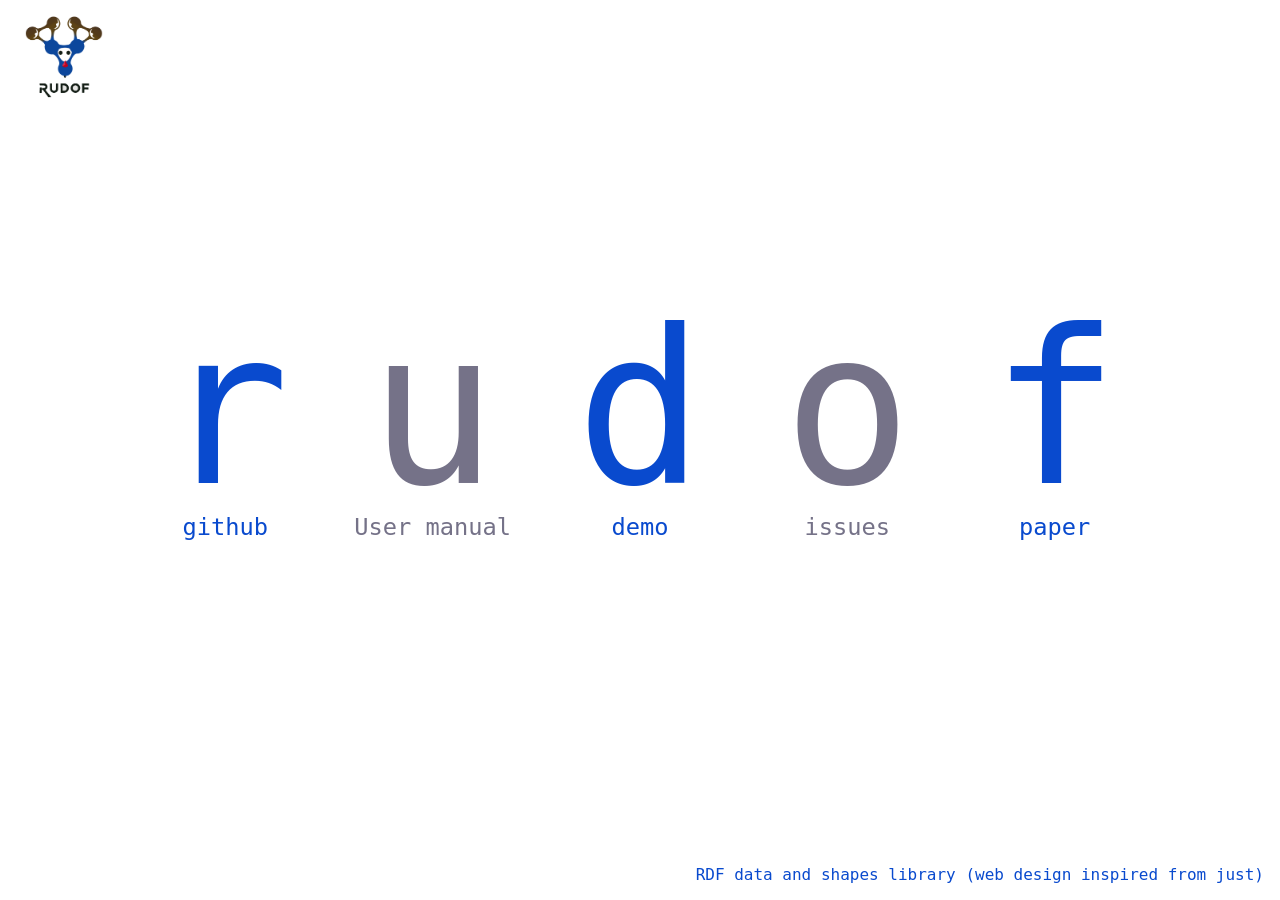
==== index.html @ 3bf86f75 "Changed letter d from download to demo" ====
<!doctype html>
<html>

<head>
    <meta charset="utf-8">
    <meta name="viewport" content="width=device-width, initial scale=1.0" />
    <title>rudof: RDF implementation in Rust</title>
    <link href="index.css" rel="stylesheet" type="text/css">
    <link rel="icon" type="image/x-icon" href="favicon.png">
</head>

<body>
    <main>
        <div id="logo" href="https://rudof-project.github.io/">
            <img src="images/rudof_logo3.png" width="10%" alt="rudof logo" />
        </div>
        <div>
            <a id="r" href="https://github.com/rudof-project/rudof" />
            <a href="https://github.com/rudof-project/rudof">github</a>
        </div>
        <div>
            <a id="u" href="https://rudof-project.github.io/rudof/" />
            <a class="minor" href="https://rudof-project.github.io/rudof/">User manual</a>
        </div>
        <div>
            <a id="d" href="https://rudof-project.github.io/rudof/demo/" />
            <a href="https://rudof-project.github.io/rudof/demo/">demo</a>
        </div>
        <div>
            <a id="o" href="https://github.com/rudof-project/rudof/issues" />
            <a class="minor" href="https://github.com/rudof-project/rudof/issues">issues</a>
        </div>
        <div>
            <a id="f" href="https://rudof-project.github.io/rudof/assets/pdf/rudof_demo.pdf" />
            <a href="https://rudof-project.github.io/rudof/assets/pdf/rudof_demo.pdf">paper</a>
        </div>
    </main>
    <p>RDF data and shapes library (web design inspired from <a href="https://just.systems/">just</a>)</p>
</body>

</html>
---- index.css ----
:root {
    --width-target: calc(100vw / 6);
    --height-target: calc(100vh / 3);
    --size: min(var(--width-target), var(--height-target));
}

* {
    margin: 0;
    padding: 0;
}

html {
    height: 100vh;
    width: 100vw;
    background-color: white;
    color: hsl(220, 92%, 42%);
    overflow: hidden;
    text-align: center;
    font-family: monospace;
}

body,
main {
    margin: 0 auto;
    height: 100%;
    width: 90%;
    display: grid;
    align-items: center;
    margin-bottom: 5%;
}

main {
    display: grid;
    grid-template-columns: repeat(5, 1fr);
}

div {
    display: grid;
}

a {
    text-decoration: none;
    color: hsl(220, 92%, 42%);
}

a:hover {
    text-shadow: 0 0 5px hsl(220, 92%, 42%);
}

a.minor {
    text-decoration: none;
    color: rgb(117, 114, 136);
}

div a:first-child {
    font-size: var(--size);
    line-height: var(--size);
}

div a:last-child {
    font-size: calc(var(--size) / 9);
    line-height: calc(var(--size) / 9);
}

div#logo {
    position: absolute;
    top: 0;
    left: 0;
    margin: 1em;
}

p {
    position: absolute;
    bottom: 0;
    right: 0;
    margin: 1em;
}

p,
p a {
    font-size: large;
}

/* rudof is an isogram */
#r:after {
    content: 'r';
}

#r:hover:after {
    content: '⇑';
}

#u:after {
    content: 'u';
    color: rgb(117, 114, 136);
}

#u:hover:after {
    content: '?';
    color: rgb(117, 114, 136);
}

#d:after {
    content: 'd';
}

#d:hover:after {
    content: '⇩';
}

#o:after {
    content: 'o';
    color: rgb(117, 114, 136);
}

#o:hover:after {
    content: 'x';
    color: rgb(117, 114, 136);
}

#f:after {
    content: 'f';
}

#f:hover:after {
    content: '⇗';
}
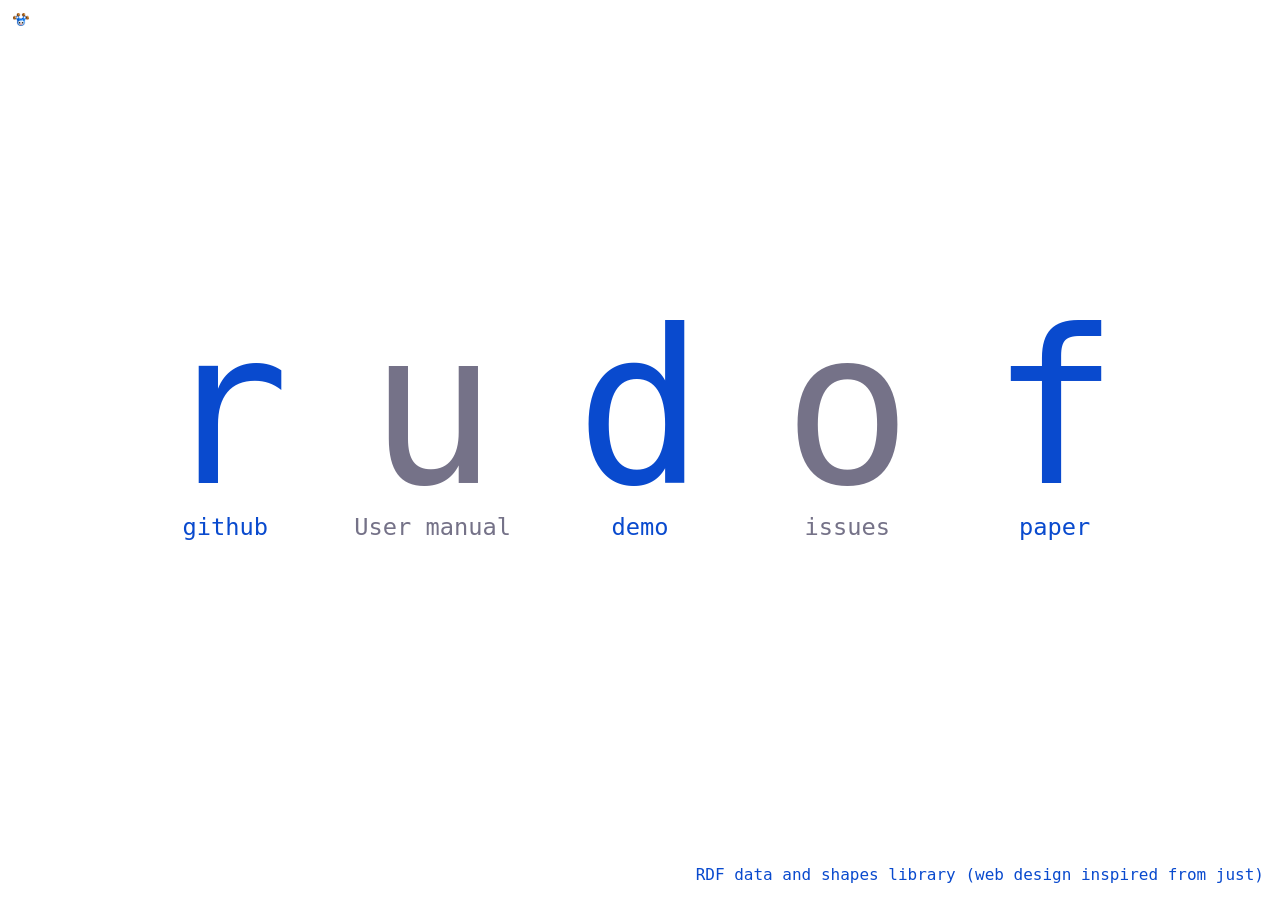
==== commit 83554e5e: "Updated logos" ====
--- a/index.html
+++ b/index.html
@@ -12,7 +12,7 @@
 <body>
     <main>
         <div id="logo" href="https://rudof-project.github.io/">
-            <img src="images/rudof_logo3.png" width="10%" alt="rudof logo" />
+            <img src="images/logo.png" width="10%" alt="rudof logo" />
         </div>
         <div>
             <a id="r" href="https://github.com/rudof-project/rudof" />
@@ -23,8 +23,8 @@
             <a class="minor" href="https://rudof-project.github.io/rudof/">User manual</a>
         </div>
         <div>
-            <a id="d" href="https://rudof-project.github.io/rudof/demo/" />
-            <a href="https://rudof-project.github.io/rudof/demo/">demo</a>
+            <a id="d" href="https://rudof-project.github.io/web-demo/" />
+            <a href="https://rudof-project.github.io/web-demo/">demo</a>
         </div>
         <div>
             <a id="o" href="https://github.com/rudof-project/rudof/issues" />
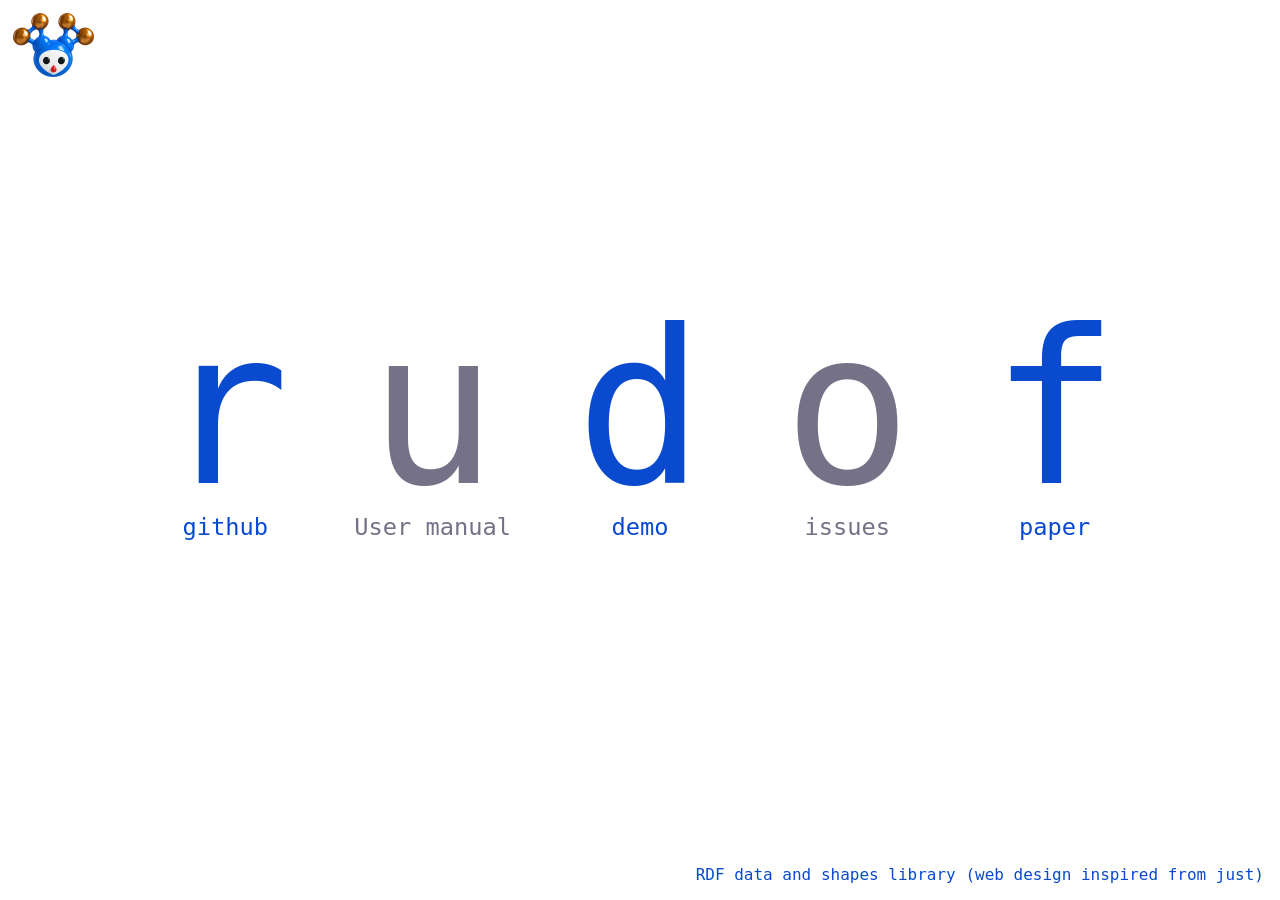
==== commit 7b2db4e7: "Updated logos" ====
--- a/index.html
+++ b/index.html
@@ -12,7 +12,7 @@
 <body>
     <main>
         <div id="logo" href="https://rudof-project.github.io/">
-            <img src="images/logo.png" width="10%" alt="rudof logo" />
+            <img src="images/logo.png" width="50%" alt="rudof logo" />
         </div>
         <div>
             <a id="r" href="https://github.com/rudof-project/rudof" />
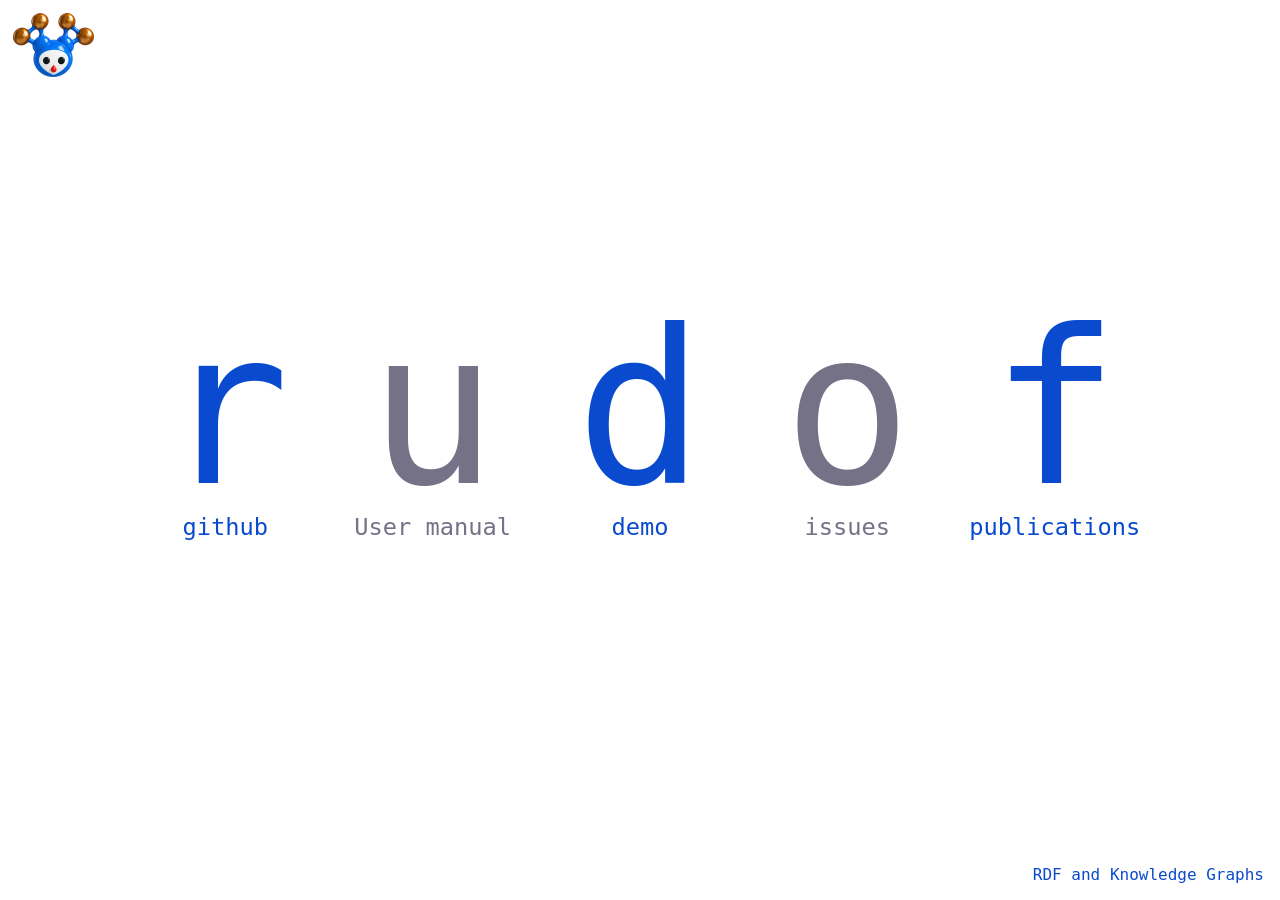
==== commit a72dade8: "Added link to publications" ====
--- a/index.html
+++ b/index.html
@@ -1,41 +1,50 @@
 <!doctype html>
-<html>
+<html lang="en">
 
 <head>
     <meta charset="utf-8">
-    <meta name="viewport" content="width=device-width, initial scale=1.0" />
+    <meta name="viewport" content="width=device-width, initial-scale=1">
+    <meta name="description" content="rudof: RDF data and shapes library implemented in Rust">
     <title>rudof: RDF implementation in Rust</title>
-    <link href="index.css" rel="stylesheet" type="text/css">
-    <link rel="icon" type="image/x-icon" href="favicon.png">
+    <link href="index.css" rel="stylesheet">
+    <link rel="icon" type="image/png" href="favicon.png">
 </head>
 
 <body>
     <main>
-        <div id="logo" href="https://rudof-project.github.io/">
-            <img src="images/logo.png" width="50%" alt="rudof logo" />
+        <div id="logo">
+            <img src="images/logo.png" alt="rudof logo">
+        </div>
+        <!-- Each letter of "rudof" is a link. The text below the letter is the same link.
+             On hover, the letter shows the picture in the --picture variable. -->
+        <div>
+            <a class="letter" data-letter="r" style="--picture: url(images/github.png)"
+                href="https://github.com/rudof-project/rudof" aria-hidden="true" tabindex="-1"></a>
+            <a href="https://github.com/rudof-project/rudof">github</a>
+        </div>
+        <div class="minor">
+            <a class="letter" data-letter="u" style="--picture: url(images/reading_book.png)"
+                href="https://rudof-project.github.io/rudof/" aria-hidden="true" tabindex="-1"></a>
+            <a href="https://rudof-project.github.io/rudof/">User manual</a>
         </div>
         <div>
-            <a id="r" href="https://github.com/rudof-project/rudof" />
-            <a href="https://github.com/rudof-project/rudof">github</a>
+            <a class="letter" data-letter="d" style="--picture: url(images/rudof_with_computer.png)"
+                href="https://rudof-project.github.io/web-demo/" aria-hidden="true" tabindex="-1"></a>
+            <a href="https://rudof-project.github.io/web-demo/">demo</a>
+        </div>
+        <div class="minor">
+            <a class="letter" data-letter="o" style="--picture: url(images/issues.png)"
+                href="https://github.com/rudof-project/rudof/issues" aria-hidden="true" tabindex="-1"></a>
+            <a href="https://github.com/rudof-project/rudof/issues">issues</a>
         </div>
         <div>
-            <a id="u" href="https://rudof-project.github.io/rudof/" />
-            <a class="minor" href="https://rudof-project.github.io/rudof/">User manual</a>
-        </div>
-        <div>
-            <a id="d" href="https://rudof-project.github.io/web-demo/" />
-            <a href="https://rudof-project.github.io/web-demo/">demo</a>
-        </div>
-        <div>
-            <a id="o" href="https://github.com/rudof-project/rudof/issues" />
-            <a class="minor" href="https://github.com/rudof-project/rudof/issues">issues</a>
-        </div>
-        <div>
-            <a id="f" href="https://rudof-project.github.io/rudof/assets/pdf/rudof_demo.pdf" />
-            <a href="https://rudof-project.github.io/rudof/assets/pdf/rudof_demo.pdf">paper</a>
+            <a class="letter" data-letter="f" style="--picture: url(images/academic.png)"
+                href="https://rudof-project.github.io/rudof/assets/pdf/rudof_demo.pdf" aria-hidden="true"
+                tabindex="-1"></a>
+            <a href="https://rudof-project.github.io/rudof/#publications-and-tutorials">publications</a>
         </div>
     </main>
-    <p>RDF data and shapes library (web design inspired from <a href="https://just.systems/">just</a>)</p>
+    <p>RDF and Knowledge Graphs</p>
 </body>
 
 </html>
--- a/index.css
+++ b/index.css
@@ -1,4 +1,6 @@
 :root {
+    --primary: hsl(220, 92%, 42%);
+    --muted: rgb(117, 114, 136);
     --width-target: calc(100vw / 6);
     --height-target: calc(100vh / 3);
     --size: min(var(--width-target), var(--height-target));
@@ -13,7 +15,7 @@
     height: 100vh;
     width: 100vw;
     background-color: white;
-    color: hsl(220, 92%, 42%);
+    color: var(--primary);
     overflow: hidden;
     text-align: center;
     font-family: monospace;
@@ -21,16 +23,14 @@
 
 body,
 main {
-    margin: 0 auto;
+    margin: 0 auto 5%;
     height: 100%;
     width: 90%;
     display: grid;
     align-items: center;
-    margin-bottom: 5%;
 }
 
 main {
-    display: grid;
     grid-template-columns: repeat(5, 1fr);
 }
 
@@ -40,21 +40,48 @@
 
 a {
     text-decoration: none;
-    color: hsl(220, 92%, 42%);
+    color: var(--primary);
 }
 
-a:hover {
-    text-shadow: 0 0 5px hsl(220, 92%, 42%);
+.minor a {
+    color: var(--muted);
 }
 
-a.minor {
-    text-decoration: none;
-    color: rgb(117, 114, 136);
+a:hover,
+a:focus-visible {
+    text-shadow: 0 0 5px var(--primary);
 }
 
-div a:first-child {
+/* Big letter. The data-letter attribute gives the letter.
+   The --picture variable gives the picture to show on hover. */
+a.letter {
+    position: relative;
     font-size: var(--size);
     line-height: var(--size);
+}
+
+a.letter::after {
+    content: attr(data-letter);
+}
+
+/* The picture is always in the page, but not visible.
+   Thus the browser loads it before the first hover. */
+a.letter::before {
+    content: "";
+    position: absolute;
+    inset: 0;
+    background: var(--picture) center / contain no-repeat;
+    opacity: 0;
+}
+
+/* On hover, show the picture and hide the letter.
+   The letter keeps its space, thus the layout does not move. */
+a.letter:hover::before {
+    opacity: 1;
+}
+
+a.letter:hover::after {
+    visibility: hidden;
 }
 
 div a:last-child {
@@ -69,6 +96,10 @@
     margin: 1em;
 }
 
+div#logo img {
+    width: 50%;
+}
+
 p {
     position: absolute;
     bottom: 0;
@@ -80,48 +111,3 @@
 p a {
     font-size: large;
 }
-
-/* rudof is an isogram */
-#r:after {
-    content: 'r';
-}
-
-#r:hover:after {
-    content: '⇑';
-}
-
-#u:after {
-    content: 'u';
-    color: rgb(117, 114, 136);
-}
-
-#u:hover:after {
-    content: '?';
-    color: rgb(117, 114, 136);
-}
-
-#d:after {
-    content: 'd';
-}
-
-#d:hover:after {
-    content: '⇩';
-}
-
-#o:after {
-    content: 'o';
-    color: rgb(117, 114, 136);
-}
-
-#o:hover:after {
-    content: 'x';
-    color: rgb(117, 114, 136);
-}
-
-#f:after {
-    content: 'f';
-}
-
-#f:hover:after {
-    content: '⇗';
-}
